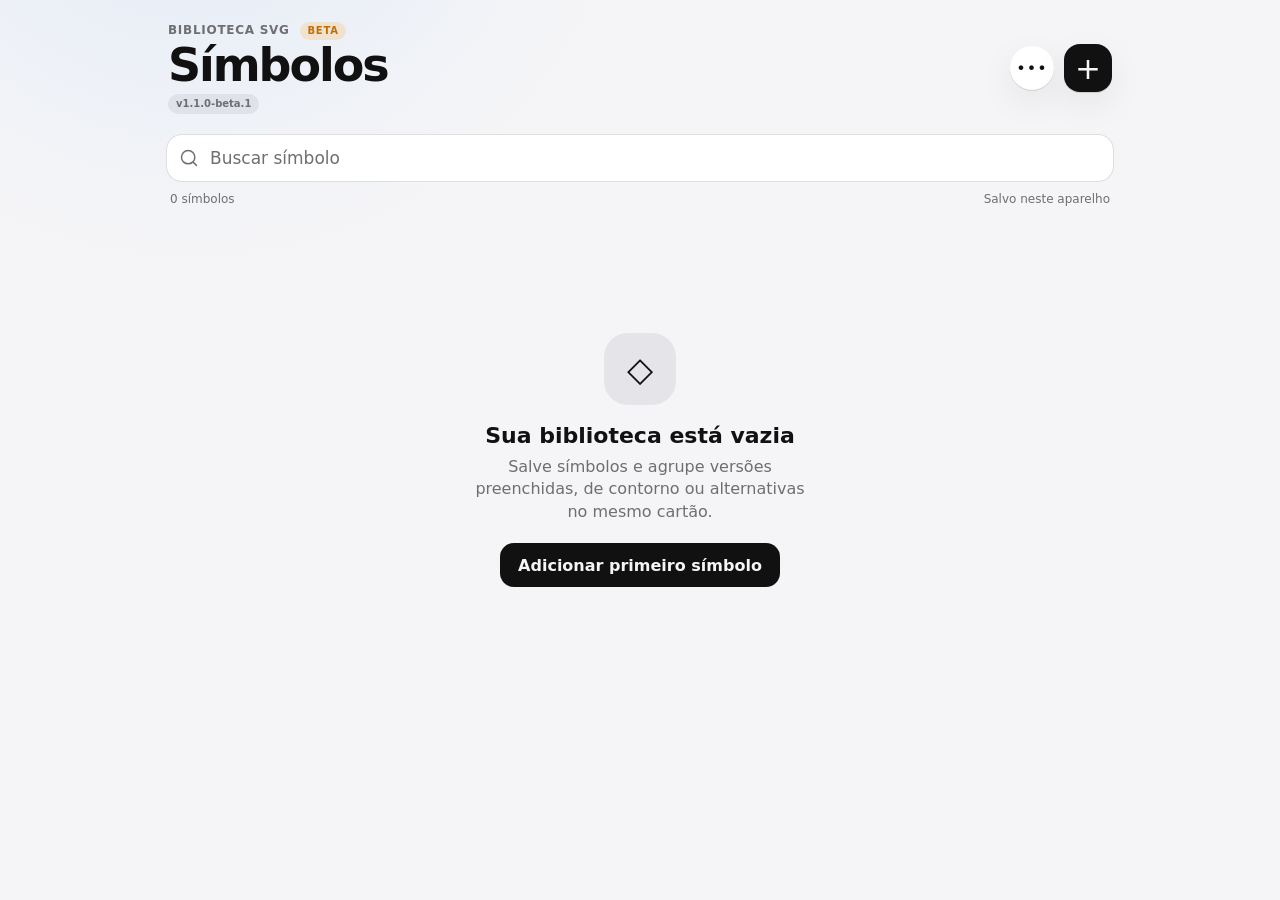
==== beta/index.html @ 3da658ef "Add resilient PWA architecture, isolated beta and recovery tools" ====
<!doctype html>
<html lang="pt-BR">
<head>
<meta charset="utf-8"><meta name="viewport" content="width=device-width,initial-scale=1,viewport-fit=cover"><meta name="theme-color" content="#f5f5f7" media="(prefers-color-scheme:light)"><meta name="theme-color" content="#000000" media="(prefers-color-scheme:dark)"><meta name="apple-mobile-web-app-capable" content="yes"><meta name="apple-mobile-web-app-status-bar-style" content="default"><meta name="apple-mobile-web-app-title" content="Símbolos"><meta name="description" content="Biblioteca pessoal de símbolos SVG."><link rel="manifest" href="./manifest.webmanifest"><link rel="icon" href="./icon.svg" type="image/svg+xml"><link rel="apple-touch-icon" href="./icons/apple-touch-icon.png"><link rel="stylesheet" href="./styles.css"><link rel="stylesheet" href="./variants.css"><link rel="stylesheet" href="./intelligence.css" data-symbol-intelligence="true"><link rel="stylesheet" href="./system.css"><title>Símbolos</title>
</head>
<body>
<div id="bootScreen" class="boot-screen"><div class="boot-card"><div class="boot-mark">◇</div><h1>Preparando Símbolos</h1><p id="bootStatus">Verificando o ambiente antes de abrir sua biblioteca.</p><div class="boot-track"><i id="bootProgress"></i></div><ol class="boot-steps"><li id="stepHtml"><span>HTML</span></li><li id="stepWeb"><span>Ambiente web</span></li><li id="stepData"><span>Dados locais</span></li><li id="stepEngine"><span>Motor do app</span></li><li id="stepPatches"><span>Correções finais</span></li><li id="stepInterface"><span>Interface funcional</span></li></ol><div id="bootFailure" class="boot-failure" hidden><strong>Falha de inicialização</strong><a href="./diagnostico/">Diagnóstico</a><a href="./safe.html">Modo Seguro</a><a href="./recover.html">Recuperação</a></div></div></div>
<div class="app-shell">
<header class="topbar"><div><p class="eyebrow">Biblioteca SVG <span id="environmentBadge" class="environment-badge">Oficial</span></p><h1>Símbolos</h1><span id="releaseBadge" class="release-badge">v…</span></div><div class="topbar-actions"><button class="icon-button" id="libraryButton" type="button" aria-label="Opções da biblioteca"><span aria-hidden="true">•••</span></button><button class="add-button" id="addButton" type="button" aria-label="Adicionar símbolo"><span aria-hidden="true">+</span></button></div></header>
<section class="search-section" aria-label="Pesquisar símbolos"><div class="search-field"><svg aria-hidden="true" viewBox="0 0 24 24"><path d="m21 21-4.35-4.35m2.35-5.65a8 8 0 1 1-16 0 8 8 0 0 1 16 0Z"/></svg><input id="searchInput" type="search" placeholder="Buscar símbolo" autocomplete="off"><button id="clearSearchButton" class="clear-search" type="button" aria-label="Limpar busca">×</button></div><div class="library-meta"><span id="symbolCount">0 símbolos</span><span>Salvo neste aparelho</span></div></section>
<main><section id="symbolGrid" class="symbol-grid" aria-live="polite"></section><section id="emptyState" class="empty-state"><div class="empty-icon" aria-hidden="true">◇</div><h2>Sua biblioteca está vazia</h2><p>Salve símbolos e agrupe versões preenchidas, de contorno ou alternativas no mesmo cartão.</p><button id="emptyAddButton" class="primary-button" type="button">Adicionar primeiro símbolo</button></section><section id="noResultsState" class="empty-state" hidden><div class="empty-icon" aria-hidden="true">⌕</div><h2>Nenhum símbolo encontrado</h2><p>Tente outro nome ou limpe a busca.</p></section></main>
</div>
<div id="libraryMenu" class="popover" hidden><a class="project-link" href="./menu.html">Menu do projeto</a><button id="exportButton" type="button">Exportar biblioteca</button><button id="importButton" type="button">Importar biblioteca</button><button id="aboutStorageButton" type="button">Sobre o armazenamento</button></div><input id="importFileInput" type="file" accept="application/json,.json" hidden>
<dialog id="editorDialog" class="sheet-dialog"><form method="dialog" class="sheet" id="editorForm"><div class="sheet-header"><button class="cancel-icon-button" id="cancelEditorButton" type="button" aria-label="Cancelar e fechar"><span aria-hidden="true">×</span></button><h2 id="editorTitle">Novo símbolo</h2></div><div class="sheet-scroll">
<section class="preview-card"><div id="svgPreview" class="svg-preview" aria-label="Pré-visualização do símbolo"></div><div class="preview-toolbar"><span id="previewVariantName">Padrão</span><div class="preview-color-control"><label class="preview-color-label" for="previewColorInput">Cor da prévia</label><input id="previewColorInput" type="color" value="#111111" aria-label="Cor da pré-visualização"></div></div><p id="previewStatus" class="preview-status">Cole um SVG para visualizar.</p></section>
<section class="form-card"><div class="field-label-row"><label class="field-label no-margin" for="nameInput">Título do símbolo</label><button id="pasteTitleButton" class="title-paste-button" type="button"><span aria-hidden="true">⤓</span> Colar título</button></div><input id="nameInput" class="text-input" type="text" maxlength="80" placeholder="Ex.: clock.arrow.circlepath" autocomplete="off"><div class="variants-heading field-spaced"><div><span class="field-label no-margin">Versões</span><small>Preenchido, contorno ou qualquer alternativa.</small></div><button id="addVariantButton" class="secondary-button" type="button">+ Versão</button></div><div id="variantTabs" class="variant-tabs" role="tablist"></div><label class="field-label field-spaced" for="variantLabelInput">Nome desta versão</label><input id="variantLabelInput" class="text-input" type="text" maxlength="40" placeholder="Ex.: Preenchido" autocomplete="off"><label class="switch-row compact-switch"><span><strong>Versão padrão</strong><small>Usada no copiar rápido do cartão.</small></span><input id="defaultVariantInput" type="checkbox"></label><label class="field-label field-spaced" for="svgInput">Código SVG desta versão</label><textarea id="svgInput" class="code-input" rows="10" placeholder="Cole aqui o código completo <svg>…</svg>" spellcheck="false" autocapitalize="off" autocomplete="off"></textarea><div class="inline-actions"><button id="pasteButton" class="secondary-button paste-button" type="button"><span aria-hidden="true">⤓</span> Colar código SVG</button><button id="formatButton" class="secondary-button" type="button">Formatar</button></div></section>
<section class="form-card"><div class="section-heading"><div><h3>Adaptação para apps</h3><p>Cada versão guarda suas próprias configurações. O SVG original permanece preservado.</p></div></div><fieldset class="setting-group"><legend>Cor</legend><label class="choice-row recommended"><input type="radio" name="colorMode" value="currentColor" checked><span><strong>currentColor</strong><small>Herda a cor definida pelo app</small></span><span class="recommended-pill">Recomendado</span></label><label class="choice-row"><input type="radio" name="colorMode" value="original"><span><strong>Original</strong><small>Mantém as cores do SVG</small></span></label><label class="choice-row"><input type="radio" name="colorMode" value="fixed"><span><strong>Cor fixa</strong><small>Substitui cores sólidas</small></span><input id="fixedColorInput" class="compact-color" type="color" value="#111111" aria-label="Cor fixa"></label></fieldset><fieldset class="setting-group"><legend>Tamanho de saída</legend><label class="choice-row recommended"><input type="radio" name="sizeMode" value="24" checked><span><strong>24 × 24</strong><small>Padrão prático para interfaces</small></span><span class="recommended-pill">Recomendado</span></label><label class="choice-row"><input type="radio" name="sizeMode" value="1em"><span><strong>1em × 1em</strong><small>Escala junto com o texto</small></span></label><label class="choice-row"><input type="radio" name="sizeMode" value="original"><span><strong>Original</strong><small>Mantém width e height recebidos</small></span></label></fieldset><div id="strokeControls" class="setting-group stroke-controls" hidden><div class="slider-heading"><span><strong>Peso do traço</strong><small>Disponível apenas quando esta versão usa stroke.</small></span><output id="strokeWidthOutput">1.5</output></div><input id="strokeWidthInput" type="range" min="0.5" max="4" step="0.25" value="1.5"><button id="restoreStrokeButton" class="link-button" type="button">Restaurar peso original</button></div><label class="switch-row"><span><strong>Limpeza técnica</strong><small>Remove scripts, eventos e metadados inseguros sem alterar o desenho.</small></span><input id="cleanupInput" type="checkbox" checked></label></section>
<section class="form-card analysis-card"><h3>Análise desta versão</h3><div id="analysisChips" class="analysis-chips"></div><p id="analysisText">Cole um SVG para ver a análise.</p></section><section class="form-card output-card"><div class="section-heading output-heading"><div><h3>Código final</h3><p>Será copiado para a versão selecionada.</p></div><button id="copyOutputButton" class="secondary-button" type="button">Copiar código SVG</button></div><pre id="outputCode" class="output-code"><code></code></pre></section><button id="deleteVariantButton" class="danger-button secondary-danger" type="button">Excluir esta versão</button><button id="deleteSymbolButton" class="danger-button" type="button" hidden>Excluir símbolo inteiro</button></div><div class="editor-save-bar"><button id="saveSymbolButton" class="editor-save-button" type="button"><span class="save-check" aria-hidden="true">✓</span><span>Salvar</span></button></div></form></dialog>
<dialog id="copyVariantsDialog" class="action-dialog"><div class="action-card"><div class="action-header"><div><p class="eyebrow">Copiar SVG</p><h2 id="copyVariantsTitle">Símbolo</h2></div><button id="closeCopyVariantsButton" class="icon-button small" type="button">×</button></div><div id="copyVariantsList" class="action-list"></div></div></dialog><dialog id="infoDialog" class="alert-dialog"><div class="alert-card"><h2>Onde seus símbolos ficam?</h2><p>A biblioteca Oficial fica no armazenamento local deste navegador. A Beta usa uma chave separada e não altera estes dados.</p><p>Use <strong>Exportar biblioteca</strong> como backup antes de qualquer ação destrutiva no navegador.</p><button id="closeInfoButton" class="primary-button" type="button">Entendi</button></div></dialog><div id="toast" class="toast" role="status" aria-live="polite" hidden></div>
<template id="symbolCardTemplate"><article class="symbol-card"><button class="symbol-main" type="button" aria-label="Abrir e editar símbolo"><div class="card-preview"></div><div class="card-info"><h2></h2><p class="card-meta"></p></div></button><button class="copy-button" type="button"><svg aria-hidden="true" viewBox="0 0 24 24"><rect x="9" y="9" width="11" height="11" rx="2"/><path d="M5 15H4a2 2 0 0 1-2-2V4a2 2 0 0 1 2-2h9a2 2 0 0 1 2 2v1"/></svg><span>Copiar código SVG</span></button></article></template>
<script src="./config.js"></script><script src="./boot.js" defer></script>
</body></html>
---- beta/styles.css ----
:root{color-scheme:light dark;--bg:#f5f5f7;--card:#fff;--text:#111;--muted:#6e6e73;--line:rgba(60,60,67,.16);--soft:rgba(118,118,128,.12);--accent:#007aff;--accent-soft:rgba(0,122,255,.12);--danger:#ff3b30;--shadow:0 12px 35px rgba(0,0,0,.07);--r-xl:26px;--r-lg:20px;--r-md:15px}@media(prefers-color-scheme:dark){:root{--bg:#000;--card:#1c1c1e;--text:#f5f5f7;--muted:#98989d;--line:rgba(84,84,88,.58);--soft:rgba(118,118,128,.22);--accent:#0a84ff;--accent-soft:rgba(10,132,255,.18);--shadow:0 12px 35px rgba(0,0,0,.35)}}*{box-sizing:border-box}html{background:var(--bg)}body{margin:0;min-height:100vh;background:radial-gradient(circle at 15% -20%,rgba(0,122,255,.08),transparent 28rem),var(--bg);color:var(--text);font-family:-apple-system,BlinkMacSystemFont,"SF Pro Display","SF Pro Text",system-ui,sans-serif;-webkit-font-smoothing:antialiased;-webkit-tap-highlight-color:transparent}button,input,textarea{font:inherit}button{color:inherit;cursor:pointer}.app-shell{width:min(100%,980px);min-height:100vh;margin:0 auto;padding:max(18px,env(safe-area-inset-top)) 16px max(38px,env(safe-area-inset-bottom))}.topbar{display:flex;align-items:center;justify-content:space-between;gap:16px;margin:4px 2px 20px}.eyebrow{margin:0 0 2px;color:var(--muted);font-size:12px;font-weight:700;letter-spacing:.06em;text-transform:uppercase}h1{margin:0;font-size:clamp(32px,9vw,46px);letter-spacing:-.045em;line-height:1}.topbar-actions{display:flex;align-items:center;gap:10px}.icon-button,.add-button{border:0;background:var(--card);box-shadow:0 1px 0 var(--line),var(--shadow);display:grid;place-items:center}.icon-button{width:44px;height:44px;border-radius:50%;font-size:16px;letter-spacing:1px}.add-button{width:48px;height:48px;border-radius:16px;background:var(--text);color:var(--bg);font-size:31px;font-weight:300;line-height:1}.search-section{margin-bottom:20px}.search-field{height:48px;display:flex;align-items:center;gap:9px;padding:0 12px;border:1px solid var(--line);border-radius:16px;background:var(--card)}.search-field svg{width:20px;height:20px;fill:none;stroke:var(--muted);stroke-width:1.8;stroke-linecap:round}.search-field input{flex:1;min-width:0;border:0;outline:none;background:transparent;color:var(--text);font-size:17px}.search-field input::placeholder{color:var(--muted)}.clear-search{width:28px;height:28px;border:0;border-radius:50%;background:var(--soft);color:var(--muted);display:none}.library-meta{display:flex;justify-content:space-between;gap:10px;margin:10px 4px 0;color:var(--muted);font-size:12px}.symbol-grid{display:grid;grid-template-columns:repeat(2,minmax(0,1fr));gap:12px}@media(min-width:640px){.symbol-grid{grid-template-columns:repeat(3,minmax(0,1fr))}}@media(min-width:900px){.symbol-grid{grid-template-columns:repeat(4,minmax(0,1fr))}}.symbol-card{position:relative;min-width:0;border:1px solid var(--line);border-radius:var(--r-lg);overflow:hidden;background:var(--card);box-shadow:0 5px 20px rgba(0,0,0,.035)}.symbol-main{display:block;width:100%;padding:0;border:0;background:transparent;text-align:left}.card-preview{height:132px;display:grid;place-items:center;padding:25px;background:var(--soft);color:var(--text)}.card-preview svg{display:block;max-width:62px!important;max-height:62px!important;width:62px!important;height:62px!important;color:inherit}.card-info{padding:12px 12px 9px}.card-info h2{margin:0;overflow:hidden;text-overflow:ellipsis;white-space:nowrap;font-size:15px;letter-spacing:-.01em}.card-meta{margin:4px 0 0;color:var(--muted);font-size:11px}.copy-button{width:calc(100% - 20px);height:36px;margin:0 10px 10px;border:0;border-radius:11px;background:var(--soft);display:flex;align-items:center;justify-content:center;gap:7px;font-size:13px;font-weight:650}.copy-button svg{width:15px;height:15px;fill:none;stroke:currentColor;stroke-width:1.7}.empty-state{min-height:52vh;display:flex;flex-direction:column;align-items:center;justify-content:center;text-align:center;padding:30px 20px}.empty-state[hidden]{display:none}.empty-icon{width:72px;height:72px;display:grid;place-items:center;margin-bottom:18px;border-radius:24px;background:var(--soft);font-size:34px}.empty-state h2{margin:0;font-size:22px}.empty-state p{max-width:330px;margin:8px 0 20px;color:var(--muted);line-height:1.4}.primary-button,.secondary-button,.danger-button,.text-button,.link-button{border:0}.primary-button{min-height:44px;padding:0 18px;border-radius:14px;background:var(--text);color:var(--bg);font-weight:700}.secondary-button{min-height:38px;padding:0 13px;border-radius:11px;background:var(--soft);font-weight:650}.popover{position:fixed;z-index:20;top:calc(env(safe-area-inset-top) + 72px);right:18px;width:220px;padding:7px;border:1px solid var(--line);border-radius:16px;background:var(--card);box-shadow:var(--shadow)}.popover[hidden]{display:none}.popover button{display:block;width:100%;padding:12px;border:0;border-radius:10px;background:transparent;text-align:left}.popover button:active{background:var(--soft)}dialog{padding:0;border:0;color:var(--text)}dialog::backdrop{background:rgba(0,0,0,.3);backdrop-filter:blur(3px)}.sheet-dialog{width:100vw;max-width:none;height:100dvh;max-height:none;margin:0;background:var(--bg)}.sheet{height:100%;display:flex;flex-direction:column;background:var(--bg)}.sheet-handle{display:none}.sheet-header{position:relative;z-index:3;display:grid;grid-template-columns:1fr auto 1fr;align-items:center;min-height:58px;padding:max(5px,env(safe-area-inset-top)) 16px 6px;border-bottom:1px solid var(--line);background:color-mix(in srgb,var(--bg) 90%,transparent);backdrop-filter:blur(18px);-webkit-backdrop-filter:blur(18px)}.sheet-header h2{margin:0;font-size:17px;text-align:center}.sheet-header .text-button:first-child{justify-self:start}.sheet-header .text-button:last-child{justify-self:end}.text-button{padding:8px 0;background:transparent;color:var(--accent);font-size:16px}.text-button.strong{font-weight:700}.sheet-scroll{width:min(100%,720px);margin:0 auto;flex:1;overflow:auto;padding:16px 16px max(32px,env(safe-area-inset-bottom))}.preview-card,.form-card{margin-bottom:14px;padding:15px;border:1px solid var(--line);border-radius:var(--r-lg);background:var(--card)}.preview-card{padding:0;overflow:hidden}.svg-preview{min-height:225px;display:grid;place-items:center;padding:35px;color:#111;background:linear-gradient(135deg,#f6f6f8,#fff)}@media(prefers-color-scheme:dark){.svg-preview{background:linear-gradient(135deg,#f4f4f5,#fff)}}.svg-preview svg{display:block;max-width:112px!important;max-height:112px!important;width:112px!important;height:112px!important;color:inherit}.preview-toolbar{display:flex;align-items:center;justify-content:space-between;padding:10px 14px 0}.preview-color-label{font-size:13px;color:var(--muted)}input[type=color]{width:34px;height:30px;padding:0;border:0;background:transparent}.preview-status{margin:8px 14px 13px;color:var(--muted);font-size:12px}.field-label{display:block;margin:0 0 7px;font-size:13px;font-weight:650}.field-spaced{margin-top:16px}.text-input,.code-input{width:100%;border:1px solid var(--line);outline:0;border-radius:13px;background:var(--soft);color:var(--text)}.text-input{height:46px;padding:0 12px;font-size:16px}.code-input{min-height:210px;padding:12px;resize:vertical;font:12px/1.48 ui-monospace,SFMono-Regular,Menlo,Monaco,Consolas,monospace}.text-input:focus,.code-input:focus{border-color:var(--accent);box-shadow:0 0 0 3px var(--accent-soft)}.inline-actions{display:flex;justify-content:flex-end;gap:8px;margin-top:9px}.section-heading{display:flex;align-items:flex-start;justify-content:space-between;gap:12px}.section-heading h3,.analysis-card h3{margin:0;font-size:16px}.section-heading p{margin:4px 0 0;color:var(--muted);font-size:12px;line-height:1.35}.setting-group{margin:16px 0 0;padding:0;border:0}.setting-group legend{margin-bottom:7px;color:var(--muted);font-size:12px;font-weight:650}.choice-row,.switch-row{min-height:54px;display:flex;align-items:center;gap:11px;padding:9px 2px;border-top:1px solid var(--line)}.choice-row:first-of-type{border-top:0}.choice-row>span:nth-of-type(1),.switch-row>span{flex:1;display:flex;flex-direction:column;gap:2px;font-size:14px}.choice-row small,.switch-row small,.slider-heading small{color:var(--muted);font-size:11px;line-height:1.25;font-weight:400}.choice-row input[type=radio]{width:20px;height:20px;accent-color:var(--accent)}.recommended-pill{flex:0!important;padding:4px 7px;border-radius:999px;background:var(--accent-soft);color:var(--accent);font-size:9px!important;font-weight:750!important}.compact-color{flex:0 0 auto!important}.stroke-controls{padding-top:10px;border-top:1px solid var(--line)}.slider-heading{display:flex;justify-content:space-between;gap:10px}.slider-heading>span{display:flex;flex-direction:column}.slider-heading output{font-size:13px;color:var(--muted)}input[type=range]{width:100%;margin:14px 0 8px;accent-color:var(--accent)}.link-button{padding:3px 0;background:transparent;color:var(--accent);font-size:12px}.switch-row{margin-top:12px}.switch-row input{width:22px;height:22px;accent-color:var(--accent)}.analysis-chips{display:flex;flex-wrap:wrap;gap:6px;margin:10px 0}.analysis-chips span{padding:5px 8px;border-radius:999px;background:var(--soft);font-size:10px;font-weight:650}.analysis-card p{margin:8px 0 0;color:var(--muted);font-size:12px;line-height:1.4}.output-heading{align-items:center}.output-code{max-height:270px;overflow:auto;margin:12px 0 0;padding:12px;border-radius:13px;background:var(--soft);white-space:pre-wrap;word-break:break-word;font:11px/1.45 ui-monospace,SFMono-Regular,Menlo,Monaco,Consolas,monospace}.danger-button{width:100%;min-height:46px;border-radius:14px;background:rgba(255,59,48,.12);color:var(--danger);font-weight:700}.alert-dialog{width:min(calc(100% - 36px),410px);border-radius:22px;background:transparent}.alert-card{padding:22px;border:1px solid var(--line);border-radius:22px;background:var(--card);box-shadow:var(--shadow)}.alert-card h2{margin:0 0 10px;font-size:21px}.alert-card p{margin:8px 0;color:var(--muted);font-size:14px;line-height:1.45}.alert-card .primary-button{width:100%;margin-top:13px}.toast{position:fixed;z-index:50;left:50%;bottom:max(24px,env(safe-area-inset-bottom));transform:translateX(-50%);max-width:calc(100% - 32px);padding:11px 15px;border:1px solid var(--line);border-radius:999px;background:var(--text);color:var(--bg);box-shadow:var(--shadow);font-size:13px;font-weight:650}.toast[hidden]{display:none}body.dialog-open{overflow:hidden}
---- beta/variants.css ----
.variants-heading{display:flex;align-items:center;justify-content:space-between;gap:12px}.variants-heading>div{display:flex;flex-direction:column;gap:3px}.variants-heading small{color:var(--muted);font-size:11px}.no-margin{margin:0}.variant-tabs{display:flex;gap:7px;margin-top:10px;padding-bottom:2px;overflow-x:auto;scrollbar-width:none}.variant-tabs::-webkit-scrollbar{display:none}.variant-tab{position:relative;flex:0 0 auto;min-height:36px;padding:0 12px;border:1px solid var(--line);border-radius:11px;background:var(--soft);font-size:12px;font-weight:650;white-space:nowrap}.variant-tab.active{border-color:var(--accent);background:var(--accent-soft);color:var(--accent)}.variant-tab[data-default="true"]::after{content:"•";margin-left:5px;color:var(--accent)}.compact-switch{margin-top:10px;padding-bottom:0}.preview-toolbar>span:first-child{font-size:13px;font-weight:700;overflow:hidden;text-overflow:ellipsis;white-space:nowrap}.secondary-danger{margin-bottom:9px;background:transparent;border:1px solid rgba(255,59,48,.25)}.action-dialog{width:100%;max-width:none;margin:auto 0 0;border-radius:24px 24px 0 0;background:transparent}.action-dialog::backdrop{background:rgba(0,0,0,.34);backdrop-filter:blur(3px)}.action-card{padding:18px 16px max(20px,env(safe-area-inset-bottom));border:1px solid var(--line);border-bottom:0;border-radius:24px 24px 0 0;background:var(--card);box-shadow:var(--shadow)}.action-header{display:flex;align-items:center;justify-content:space-between;gap:12px;margin-bottom:12px}.action-header h2{margin:0;font-size:22px;letter-spacing:-.025em}.icon-button.small{width:36px;height:36px;font-size:22px;letter-spacing:0}.action-list{display:flex;flex-direction:column;gap:7px}.action-list>button{width:100%;min-height:58px;display:flex;align-items:center;justify-content:space-between;gap:12px;padding:10px 13px;border:0;border-radius:14px;background:var(--soft);text-align:left}.action-list>button>span:first-child{min-width:0;display:flex;flex-direction:column;gap:3px}.action-list strong{overflow:hidden;text-overflow:ellipsis;white-space:nowrap;font-size:14px}.action-list small{color:var(--muted);font-size:11px}.action-list>button>span:last-child{color:var(--accent);font-size:13px;font-weight:700}@media(min-width:700px){.action-dialog{width:min(430px,calc(100% - 32px));margin:auto;border-radius:24px}.action-card{border-bottom:1px solid var(--line);border-radius:24px;padding-bottom:18px}}

/* Mobile editor layout */
.sheet-header{position:relative!important;display:flex!important;align-items:center!important;justify-content:center!important;min-height:60px!important;padding:max(6px,env(safe-area-inset-top)) 76px 7px!important}.sheet-header #cancelEditorButton{position:absolute;left:16px;bottom:8px;max-width:64px;overflow:hidden;text-overflow:ellipsis;white-space:nowrap}.sheet-header h2{min-width:0;max-width:100%;overflow:hidden;text-overflow:ellipsis;white-space:nowrap;text-align:center;font-size:16px!important;font-weight:700}.sheet-scroll{padding:18px 16px 28px!important}.preview-card,.form-card{margin-bottom:16px!important}.form-card{padding:18px!important}.svg-preview{min-height:214px!important}.preview-toolbar{gap:12px;padding:12px 16px 0!important}.preview-color-control{margin-left:auto;display:flex;align-items:center;gap:8px;flex:0 0 auto}.preview-color-label{margin:0!important;white-space:nowrap}.preview-status{margin:9px 16px 15px!important}.inline-actions{justify-content:space-between!important;align-items:center;gap:10px!important;margin-top:11px!important}.inline-actions .secondary-button{min-height:42px}.paste-button{background:var(--accent)!important;color:#fff!important;box-shadow:0 5px 14px rgba(0,122,255,.2);font-weight:750!important;padding:0 16px!important}.paste-button span{font-size:16px;line-height:1}

/* Single positive save action, independent from long titles */
.editor-save-bar{flex:0 0 auto;padding:10px 16px max(10px,env(safe-area-inset-bottom));border-top:1px solid var(--line);background:color-mix(in srgb,var(--bg) 92%,transparent);backdrop-filter:blur(18px);-webkit-backdrop-filter:blur(18px)}.editor-save-button{display:flex;align-items:center;justify-content:center;gap:8px;width:min(100%,688px);height:50px;margin:0 auto;border:0;border-radius:15px;background:#34c759;color:#fff;font-size:16px;font-weight:780;box-shadow:0 6px 18px rgba(52,199,89,.23)}.save-check{display:grid;place-items:center;width:22px;height:22px;border-radius:50%;background:rgba(255,255,255,.2);font-size:15px;font-weight:900}

/* Color wells: perfectly circular on iPhone/Safari */
input[type="color"]{-webkit-appearance:none;appearance:none;flex:0 0 32px!important;width:32px!important;height:32px!important;min-width:32px!important;max-width:32px!important;padding:0!important;border:1px solid var(--line)!important;border-radius:50%!important;overflow:hidden;background:transparent!important}input[type="color"]::-webkit-color-swatch-wrapper{padding:0!important;border-radius:50%!important}input[type="color"]::-webkit-color-swatch{border:0!important;border-radius:50%!important}input[type="color"]::-moz-color-swatch{border:0!important;border-radius:50%!important}

/* Home cards: centered and less cramped */
.symbol-card{display:flex;flex-direction:column}.symbol-main{flex:1}.card-preview{height:auto!important;aspect-ratio:1.18/1;min-height:126px;padding:22px!important}.card-info{padding:13px 10px 10px!important;text-align:center}.card-info h2{font-size:14px!important;line-height:1.25}.card-meta{min-height:14px;margin-top:5px!important;line-height:1.25}.copy-button{min-height:40px!important;height:auto!important;padding:8px 7px!important;gap:6px!important;font-size:11.5px!important;line-height:1.15;text-align:center}.copy-button span{display:block;min-width:0}.copy-button svg{flex:0 0 15px}.library-meta{align-items:center}.section-heading,.variants-heading{align-items:center}.analysis-card{text-align:center}.analysis-chips{justify-content:center}

/* Duplicate/redundancy warning */
.duplicate-warning{display:flex;align-items:flex-start;gap:12px;margin:-2px 0 16px;padding:14px;border:1px solid rgba(255,149,0,.38);border-radius:16px;background:rgba(255,149,0,.12);color:var(--text)}.duplicate-warning[hidden]{display:none}.duplicate-warning-icon{flex:0 0 28px;width:28px;height:28px;display:grid;place-items:center;border-radius:50%;background:#ff9500;color:#fff;font-weight:850}.duplicate-warning-copy{min-width:0;flex:1}.duplicate-warning-copy>strong{font-size:14px}.duplicate-warning-copy p{margin:5px 0 0;font-size:12px;line-height:1.4}.duplicate-warning-copy small{display:block;margin-top:7px;color:var(--muted);font-size:11px;line-height:1.35}.duplicate-dialog{width:min(calc(100% - 32px),430px);border-radius:22px;background:transparent}.duplicate-dialog::backdrop{background:rgba(0,0,0,.38);backdrop-filter:blur(3px)}.duplicate-dialog-card{padding:20px;border:1px solid rgba(255,149,0,.32);border-radius:22px;background:var(--card);box-shadow:var(--shadow)}.duplicate-dialog-badge{display:inline-flex;align-items:center;gap:6px;padding:5px 9px;border-radius:999px;background:rgba(255,149,0,.14);color:#c76f00;font-size:11px;font-weight:800}.duplicate-dialog-badge span{display:grid;place-items:center;width:17px;height:17px;border-radius:50%;background:#ff9500;color:#fff}.duplicate-dialog-card h2{margin:12px 0 8px;font-size:21px}.duplicate-dialog-text p{margin:7px 0;color:var(--muted);font-size:13px;line-height:1.45}.duplicate-dialog-text strong{color:var(--text)}.duplicate-dialog-actions{display:grid;grid-template-columns:1fr;gap:8px;margin-top:16px}.duplicate-dialog-actions button{min-height:46px;border:0;border-radius:14px;font-weight:750}.duplicate-review-button{background:var(--soft)}.duplicate-save-button{background:#ff9500;color:#fff}

@media(max-width:390px){.app-shell{padding-left:12px!important;padding-right:12px!important}.symbol-grid{gap:10px!important}.card-preview{min-height:118px}.copy-button{width:calc(100% - 16px)!important;margin:0 8px 8px!important;font-size:11px!important}.form-card{padding:15px!important}.preview-color-label{font-size:12px}.recommended-pill{font-size:8px!important;padding:4px 6px!important}}
---- beta/intelligence.css ----
/* Important clipboard actions */
.copy-button,#copyOutputButton,.paste-button,.title-paste-button{background:var(--accent)!important;color:#fff!important;border:0!important;box-shadow:0 5px 14px rgba(0,122,255,.2)!important;font-weight:750!important}.copy-button svg{stroke:#fff!important}.copy-button:active,#copyOutputButton:active,.paste-button:active,.title-paste-button:active{transform:scale(.985)}#copyOutputButton{padding-left:14px!important;padding-right:14px!important}.action-list>button>span:last-child{display:inline-flex;align-items:center;justify-content:center;min-height:32px;padding:0 10px;border-radius:10px;background:var(--accent);color:#fff!important;font-size:11px!important}

/* Compact cancel action */
.sheet-header #cancelEditorButton.cancel-icon-button{position:absolute!important;left:14px!important;bottom:10px!important;display:grid!important;place-items:center!important;width:36px!important;height:36px!important;min-width:36px!important;max-width:none!important;padding:0!important;border:0!important;border-radius:50%!important;background:var(--text)!important;color:var(--bg)!important;box-shadow:0 2px 8px rgba(0,0,0,.12)!important;overflow:visible!important}.cancel-icon-button span{display:block;font-size:25px;line-height:1;font-weight:350;transform:translateY(-1px)}

/* Title paste action */
.field-label-row{display:flex;align-items:center;justify-content:space-between;gap:10px;margin-bottom:8px}.title-paste-button{flex:0 0 auto;display:inline-flex;align-items:center;justify-content:center;gap:5px;min-height:34px;padding:0 10px;border-radius:10px;font-size:11.5px}.title-paste-button span{font-size:14px;line-height:1}

/* Automatic variant classification */
.variant-type-hint{display:flex;align-items:center;gap:7px;min-height:34px;margin-top:8px;padding:7px 10px;border-radius:11px;background:var(--soft);font-size:11px}.variant-type-hint>span{color:var(--muted)}.variant-type-hint>strong{padding:4px 7px;border-radius:999px;background:var(--accent-soft);color:var(--accent);font-size:11px}.variant-type-hint>small{margin-left:auto;color:var(--muted);font-size:10px;text-align:right}

/* Group a repeated title into an existing symbol family */
.add-to-family-button{width:100%;min-height:40px;margin-top:10px;padding:0 12px;border:0;border-radius:12px;background:var(--accent);color:#fff;font-weight:750;font-size:12px}.add-to-family-button[hidden]{display:none!important}.dialog-family-button{min-height:46px!important;margin:0;font-size:13px}

/* Title x SVG semantic consistency */
.semantic-check-card{display:flex;align-items:flex-start;gap:12px;margin:-2px 0 16px;padding:14px;border-radius:16px;border:1px solid transparent}.semantic-check-card[hidden]{display:none}.semantic-check-icon{flex:0 0 28px;width:28px;height:28px;display:grid;place-items:center;border-radius:50%;font-weight:850}.semantic-check-copy{min-width:0;flex:1}.semantic-check-copy>strong{display:block;font-size:14px}.semantic-check-copy p{margin:5px 0 0;font-size:12px;line-height:1.4}.semantic-check-copy small{display:block;margin-top:7px;font-size:10.5px;line-height:1.35}.semantic-check-card[data-status="mismatch"]{border-color:rgba(255,149,0,.4);background:rgba(255,149,0,.12)}.semantic-check-card[data-status="mismatch"] .semantic-check-icon{background:#ff9500;color:#fff}.semantic-check-card[data-status="mismatch"] .semantic-check-copy small{color:#b36a00}.semantic-check-card[data-status="match"]{border-color:rgba(52,199,89,.32);background:rgba(52,199,89,.1)}.semantic-check-card[data-status="match"] .semantic-check-icon{background:#34c759;color:#fff}.semantic-check-card[data-status="match"] .semantic-check-icon::before{content:"✓"}.semantic-check-card[data-status="match"] .semantic-check-icon{font-size:0}.semantic-check-card[data-status="match"] .semantic-check-icon::before{font-size:15px}.semantic-check-card[data-status="match"] .semantic-check-copy small{color:#248a3d}

@media(max-width:390px){.variant-type-hint{flex-wrap:wrap}.variant-type-hint>small{width:100%;margin-left:0;text-align:left}.copy-button{font-size:10.5px!important;padding-left:5px!important;padding-right:5px!important}.field-label-row{gap:8px}.title-paste-button{padding:0 9px;font-size:11px}}
---- beta/system.css ----
html,body{width:100%;max-width:100%;overflow-x:hidden}.release-badge,.environment-badge{display:inline-flex;align-items:center;justify-content:center;border-radius:999px;font-size:10px;font-weight:800;line-height:1;white-space:nowrap}.release-badge{margin-top:6px;padding:5px 8px;background:var(--soft);color:var(--muted)}.environment-badge{margin-left:6px;padding:4px 7px;background:rgba(52,199,89,.13);color:#248a3d}html[data-env="beta"] .environment-badge{background:rgba(255,149,0,.16);color:#c66d00}.popover .project-link{display:block;width:100%;padding:12px;border-radius:10px;color:var(--text);text-decoration:none;font-size:14px}.popover .project-link:active{background:var(--soft)}.boot-screen{position:fixed;z-index:1000;inset:0;display:grid;place-items:center;padding:24px;background:var(--bg,#f5f5f7);color:var(--text,#111);transition:opacity .22s ease}.boot-screen.boot-done{opacity:0;pointer-events:none}.boot-card{width:min(100%,390px);padding:22px;border:1px solid var(--line,rgba(60,60,67,.16));border-radius:24px;background:var(--card,#fff);box-shadow:0 18px 45px rgba(0,0,0,.09)}.boot-mark{width:54px;height:54px;display:grid;place-items:center;margin:0 auto 14px;border-radius:18px;background:var(--text,#111);color:var(--bg,#fff);font-size:25px}.boot-card h1{margin:0;text-align:center;font-size:23px;letter-spacing:-.025em}.boot-card>p{margin:7px 0 15px;text-align:center;color:var(--muted,#6e6e73);font-size:13px;line-height:1.4}.boot-track{height:7px;overflow:hidden;margin-bottom:15px;border-radius:999px;background:var(--soft,rgba(118,118,128,.12))}.boot-track i{display:block;width:5%;height:100%;border-radius:inherit;background:var(--accent,#007aff);transition:width .2s ease}.boot-steps{display:grid;gap:7px;margin:0;padding:0;list-style:none}.boot-steps li{display:flex;align-items:center;gap:8px;min-height:30px;color:var(--muted,#6e6e73);font-size:12px}.boot-steps li::before{content:"";width:9px;height:9px;flex:0 0 9px;border-radius:50%;background:var(--soft,rgba(118,118,128,.2))}.boot-steps li[data-state="running"]::before{background:#007aff;box-shadow:0 0 0 4px rgba(0,122,255,.12)}.boot-steps li[data-state="ok"]{color:var(--text,#111)}.boot-steps li[data-state="ok"]::before{background:#34c759}.boot-steps li[data-state="warn"]::before{background:#ff9500}.boot-steps li[data-state="error"]::before{background:#ff3b30}.boot-failure{margin-top:15px;padding:13px;border-radius:15px;background:rgba(255,59,48,.1);font-size:12px;line-height:1.4}.boot-failure[hidden]{display:none}.boot-failure strong{display:block;margin-bottom:7px}.boot-failure a{display:inline-block;margin:5px 8px 0 0;color:var(--accent,#007aff);font-weight:700;text-decoration:none}@media(prefers-color-scheme:dark){.boot-card{background:#1c1c1e}.environment-badge{color:#30d158}html[data-env="beta"] .environment-badge{color:#ff9f0a}}
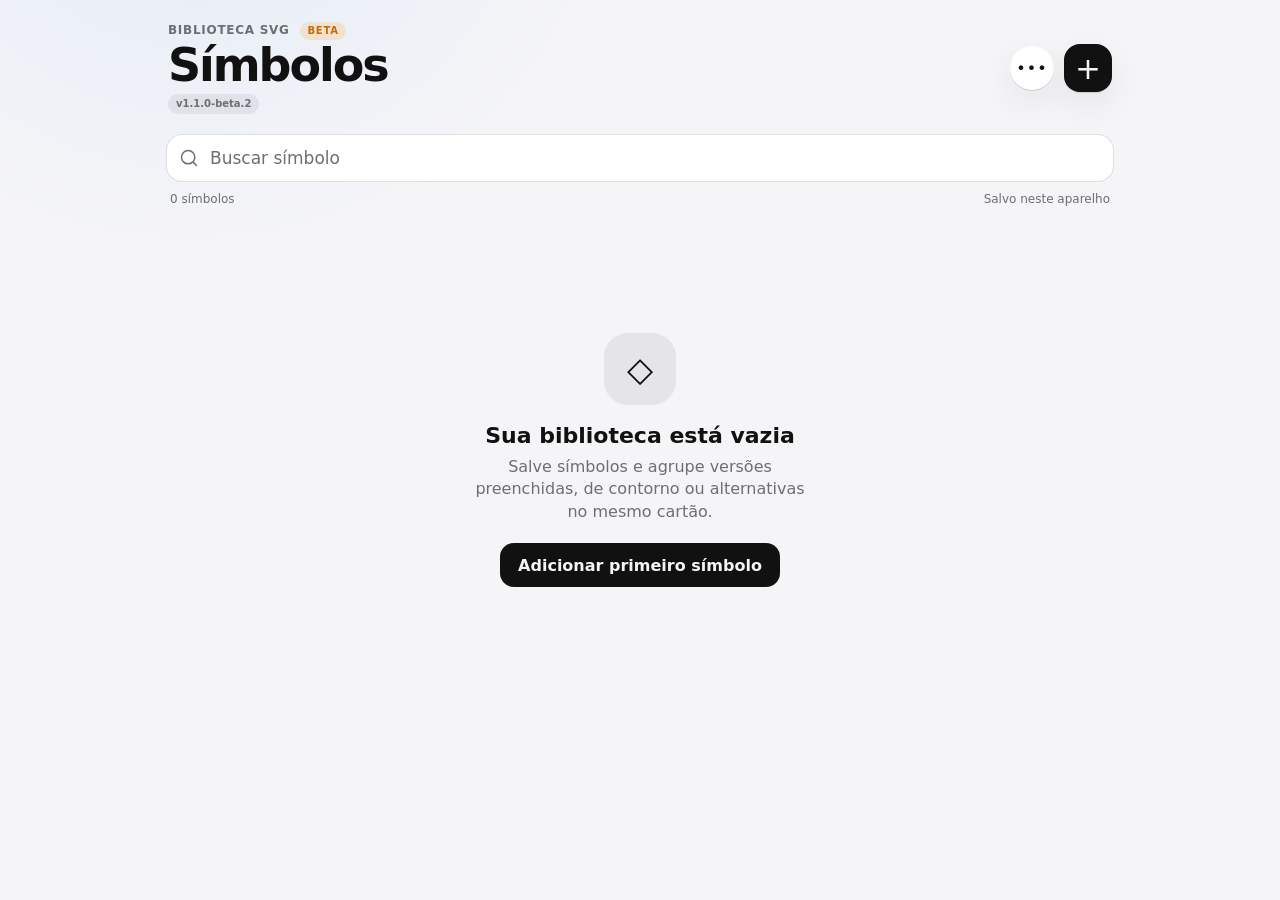
==== commit c1a62d11: "Fix SVG handling and storage resilience" ====
--- a/beta/index.html
+++ b/beta/index.html
@@ -4,13 +4,13 @@
 <meta charset="utf-8"><meta name="viewport" content="width=device-width,initial-scale=1,viewport-fit=cover"><meta name="theme-color" content="#f5f5f7" media="(prefers-color-scheme:light)"><meta name="theme-color" content="#000000" media="(prefers-color-scheme:dark)"><meta name="apple-mobile-web-app-capable" content="yes"><meta name="apple-mobile-web-app-status-bar-style" content="default"><meta name="apple-mobile-web-app-title" content="Símbolos"><meta name="description" content="Biblioteca pessoal de símbolos SVG."><link rel="manifest" href="./manifest.webmanifest"><link rel="icon" href="./icon.svg" type="image/svg+xml"><link rel="apple-touch-icon" href="./icons/apple-touch-icon.png"><link rel="stylesheet" href="./styles.css"><link rel="stylesheet" href="./variants.css"><link rel="stylesheet" href="./intelligence.css" data-symbol-intelligence="true"><link rel="stylesheet" href="./system.css"><title>Símbolos</title>
 </head>
 <body>
-<div id="bootScreen" class="boot-screen"><div class="boot-card"><div class="boot-mark">◇</div><h1>Preparando Símbolos</h1><p id="bootStatus">Verificando o ambiente antes de abrir sua biblioteca.</p><div class="boot-track"><i id="bootProgress"></i></div><ol class="boot-steps"><li id="stepHtml"><span>HTML</span></li><li id="stepWeb"><span>Ambiente web</span></li><li id="stepData"><span>Dados locais</span></li><li id="stepEngine"><span>Motor do app</span></li><li id="stepPatches"><span>Correções finais</span></li><li id="stepInterface"><span>Interface funcional</span></li></ol><div id="bootFailure" class="boot-failure" hidden><strong>Falha de inicialização</strong><a href="./diagnostico/">Diagnóstico</a><a href="./safe.html">Modo Seguro</a><a href="./recover.html">Recuperação</a></div></div></div>
+<div id="bootScreen" class="boot-screen"><div class="boot-card"><div class="boot-mark">◇</div><h1>Preparando Símbolos</h1><p id="bootStatus">Verificando o ambiente antes de abrir sua biblioteca.</p><div class="boot-track"><i id="bootProgress"></i></div><ol class="boot-steps"><li id="stepHtml"><span>HTML</span></li><li id="stepWeb"><span>Ambiente web</span></li><li id="stepData"><span>Dados locais</span></li><li id="stepEngine"><span>Motor do app</span></li><li id="stepPatches"><span>Correções finais</span></li><li id="stepInterface"><span>Interface funcional</span></li></ol><div id="bootFailure" class="boot-failure" hidden><strong>Falha de inicialização</strong><a href="../diagnostico/">Diagnóstico</a><a href="./safe.html">Modo Seguro</a><a href="./recover.html">Recuperação</a></div></div></div>
 <div class="app-shell">
 <header class="topbar"><div><p class="eyebrow">Biblioteca SVG <span id="environmentBadge" class="environment-badge">Oficial</span></p><h1>Símbolos</h1><span id="releaseBadge" class="release-badge">v…</span></div><div class="topbar-actions"><button class="icon-button" id="libraryButton" type="button" aria-label="Opções da biblioteca"><span aria-hidden="true">•••</span></button><button class="add-button" id="addButton" type="button" aria-label="Adicionar símbolo"><span aria-hidden="true">+</span></button></div></header>
 <section class="search-section" aria-label="Pesquisar símbolos"><div class="search-field"><svg aria-hidden="true" viewBox="0 0 24 24"><path d="m21 21-4.35-4.35m2.35-5.65a8 8 0 1 1-16 0 8 8 0 0 1 16 0Z"/></svg><input id="searchInput" type="search" placeholder="Buscar símbolo" autocomplete="off"><button id="clearSearchButton" class="clear-search" type="button" aria-label="Limpar busca">×</button></div><div class="library-meta"><span id="symbolCount">0 símbolos</span><span>Salvo neste aparelho</span></div></section>
 <main><section id="symbolGrid" class="symbol-grid" aria-live="polite"></section><section id="emptyState" class="empty-state"><div class="empty-icon" aria-hidden="true">◇</div><h2>Sua biblioteca está vazia</h2><p>Salve símbolos e agrupe versões preenchidas, de contorno ou alternativas no mesmo cartão.</p><button id="emptyAddButton" class="primary-button" type="button">Adicionar primeiro símbolo</button></section><section id="noResultsState" class="empty-state" hidden><div class="empty-icon" aria-hidden="true">⌕</div><h2>Nenhum símbolo encontrado</h2><p>Tente outro nome ou limpe a busca.</p></section></main>
 </div>
-<div id="libraryMenu" class="popover" hidden><a class="project-link" href="./menu.html">Menu do projeto</a><button id="exportButton" type="button">Exportar biblioteca</button><button id="importButton" type="button">Importar biblioteca</button><button id="aboutStorageButton" type="button">Sobre o armazenamento</button></div><input id="importFileInput" type="file" accept="application/json,.json" hidden>
+<div id="libraryMenu" class="popover" hidden><a class="project-link" href="../menu.html">Menu do projeto</a><button id="exportButton" type="button">Exportar biblioteca</button><button id="importButton" type="button">Importar biblioteca</button><button id="aboutStorageButton" type="button">Sobre o armazenamento</button></div><input id="importFileInput" type="file" accept="application/json,.json" hidden>
 <dialog id="editorDialog" class="sheet-dialog"><form method="dialog" class="sheet" id="editorForm"><div class="sheet-header"><button class="cancel-icon-button" id="cancelEditorButton" type="button" aria-label="Cancelar e fechar"><span aria-hidden="true">×</span></button><h2 id="editorTitle">Novo símbolo</h2></div><div class="sheet-scroll">
 <section class="preview-card"><div id="svgPreview" class="svg-preview" aria-label="Pré-visualização do símbolo"></div><div class="preview-toolbar"><span id="previewVariantName">Padrão</span><div class="preview-color-control"><label class="preview-color-label" for="previewColorInput">Cor da prévia</label><input id="previewColorInput" type="color" value="#111111" aria-label="Cor da pré-visualização"></div></div><p id="previewStatus" class="preview-status">Cole um SVG para visualizar.</p></section>
 <section class="form-card"><div class="field-label-row"><label class="field-label no-margin" for="nameInput">Título do símbolo</label><button id="pasteTitleButton" class="title-paste-button" type="button"><span aria-hidden="true">⤓</span> Colar título</button></div><input id="nameInput" class="text-input" type="text" maxlength="80" placeholder="Ex.: clock.arrow.circlepath" autocomplete="off"><div class="variants-heading field-spaced"><div><span class="field-label no-margin">Versões</span><small>Preenchido, contorno ou qualquer alternativa.</small></div><button id="addVariantButton" class="secondary-button" type="button">+ Versão</button></div><div id="variantTabs" class="variant-tabs" role="tablist"></div><label class="field-label field-spaced" for="variantLabelInput">Nome desta versão</label><input id="variantLabelInput" class="text-input" type="text" maxlength="40" placeholder="Ex.: Preenchido" autocomplete="off"><label class="switch-row compact-switch"><span><strong>Versão padrão</strong><small>Usada no copiar rápido do cartão.</small></span><input id="defaultVariantInput" type="checkbox"></label><label class="field-label field-spaced" for="svgInput">Código SVG desta versão</label><textarea id="svgInput" class="code-input" rows="10" placeholder="Cole aqui o código completo <svg>…</svg>" spellcheck="false" autocapitalize="off" autocomplete="off"></textarea><div class="inline-actions"><button id="pasteButton" class="secondary-button paste-button" type="button"><span aria-hidden="true">⤓</span> Colar código SVG</button><button id="formatButton" class="secondary-button" type="button">Formatar</button></div></section>
